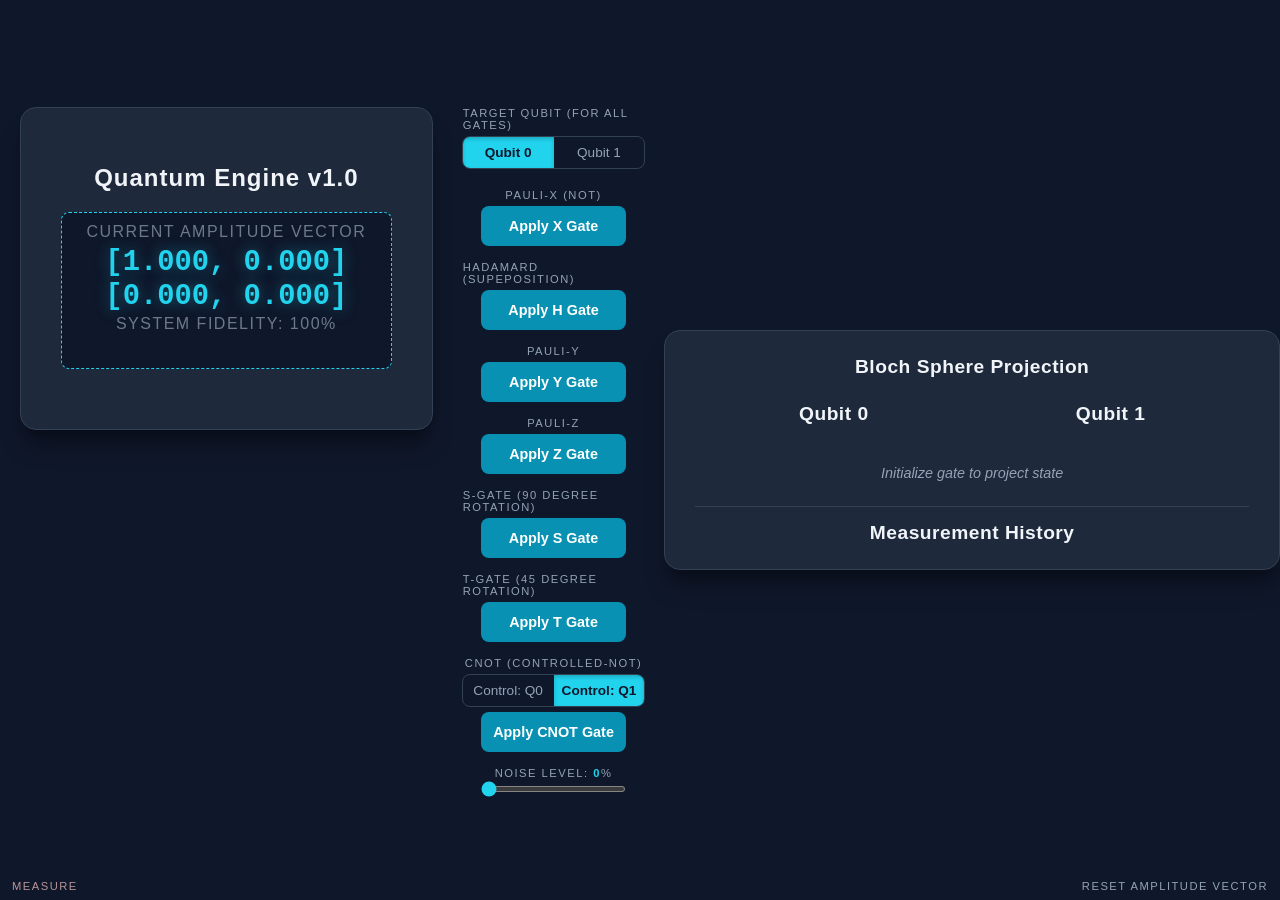
==== frontend/index.html @ dbb5ec1f "refactor: close the unclosed div + add the fidelity html structure" ====
<!doctype html>
<html lang="en">
  <head>
    <meta charset="UTF-8" />
    <meta name="viewport" content="width=device-width, initial-scale=1.0" />
    <title>Quantum Circuit Simulator</title>
    <link rel="stylesheet" href="./style.css" />
  </head>

  <body>
    <div class="main-layout">
      <div class="container">
        <h1>Quantum Engine v1.0</h1>

        <div class="state-box">
          <span class="gate-label">Current Amplitude Vector</span>
          <div id="state-display" class="state-val">
            [1.000, 0.000]<br />[0.000, 0.000]
          </div>
          <div class="analysis-meter">
            <span class="gate-label"
              >System Fidelity: <span id="fidelity-val">100</span>%</span
            >
            <div class="progress-bar-bg">
              <div id="fidelity-bar" style="width: 100%"></div>
            </div>
          </div>
        </div>
        <div>
          <button onclick="applyGate('measure')" class="btn-measure-mini">
            Measure
          </button>
          <button onclick="resetCircuit()" class="btn-reset-mini">
            Reset amplitude vector
          </button>
        </div>
      </div>

      <div class="controls">
        <div class="gate-group">
          <span class="gate-label">Target Qubit (for all gates)</span>
          <div class="segmented-control">
            <input
              type="radio"
              id="target-0"
              name="target-qubit"
              value="0"
              checked
            />
            <label for="target-0">Qubit 0</label>
            <input type="radio" id="target-1" name="target-qubit" value="1" />
            <label for="target-1">Qubit 1</label>
          </div>
        </div>
        <div class="gate-group">
          <span class="gate-label">Pauli-X (Not)</span>
          <button onclick="applyGate('x')">Apply X Gate</button>
        </div>
        <div class="gate-group">
          <span class="gate-label">Hadamard (Supeposition)</span>
          <button onclick="applyGate('h')">Apply H Gate</button>
        </div>
        <div class="gate-group">
          <span class="gate-label">Pauli-Y</span>
          <button onclick="applyGate('y')">Apply Y Gate</button>
        </div>
        <div class="gate-group">
          <span class="gate-label">Pauli-Z</span>
          <button onclick="applyGate('z')">Apply Z Gate</button>
        </div>
        <div class="gate-group">
          <span class="gate-label">S-Gate (90 degree rotation)</span>
          <button onclick="applyGate('s')">Apply S Gate</button>
        </div>
        <div class="gate-group">
          <span class="gate-label">T-Gate (45 degree rotation)</span>
          <button onclick="applyGate('t')">Apply T Gate</button>
        </div>
        <div class="gate-group">
          <span class="gate-label">CNOT (Controlled-NOT)</span>
          <div class="segmented-control">
            <input type="radio" id="control-0" name="control-qubit" value="0" />
            <label for="control-0">Control: Q0</label>
            <input
              type="radio"
              id="control-1"
              name="control-qubit"
              value="1"
              checked
            />
            <label for="control-1">Control: Q1</label>
          </div>
          <button onclick="applyGate('cnot')">Apply CNOT Gate</button>
        </div>
        <div class="gate-group">
          <span class="gate-label"
            >Noise Level: <span id="noise-display">0</span>%</span
          >
          <input
            type="range"
            id="noise-slider"
            min="0"
            max="20"
            value="0"
            step="1"
            style="width: 80%"
          />
        </div>
      </div>
    </div>
    <div class="visualizer-container">
      <span class="gate-label">Bloch Sphere Projection</span>
      <div id="canvas-wrapper">
        <div class="sphere-box">
          <span class="gate-label">Qubit 0</span>
          <img
            id="bloch-sphere-1"
            class="quantum-sphere"
            src=""
            style="display: none"
          />
        </div>
        <div class="sphere-box">
          <span class="gate-label">Qubit 1</span>
          <img
            id="bloch-sphere-0"
            class="quantum-sphere"
            src=""
            style="display: none"
          />
        </div>
        <div id="visual-placeholder">Initialize gate to project state</div>
      </div>
      <div class="history-log">
        <span class="gate-label">Measurement History</span>
        <div id="log-list"></div>
      </div>
    </div>
    <script src="./app.js"></script>
  </body>
</html>
---- frontend/style.css ----
/* General Reset and Background */
body {
  background: #0f172a;
  color: #f8fafc;
  font-family: "Segoe UI", Tahoma, Geneva, Verdana, sans-serif;
  display: flex;
  justify-content: center;
  align-items: center;
  min-height: 100vh;
  margin: 0;
}

.main-layout {
  display: flex;
  flex-direction: row;
  gap: 30px;
  align-items: flex-start;
  max-width: 1200px;
  padding: 20px;
}

/* The Main Container */
.container {
  background: #1e293b;
  border-radius: 16px;
  padding: 40px;
  width: 400px;
  text-align: center;
  box-shadow:
    0 20px 25px -5px rgba(0, 0, 0, 0.3),
    0 10px 10px -5px rgba(0, 0, 0, 0.2);
  border: 1px solid #334155;
}

h1 {
  font-size: 1.5rem;
  margin-bottom: 20px;
  color: #f1f5f9;
  letter-spacing: 1px;
}

.state-box {
  position: relative;
  width: 100%;
  background: #0f172a;
  border: 1px dashed #22d3ee;
  border-radius: 8px;
  padding: 10px 15px 35px 15px;
  margin: 20px auto;
  box-sizing: border-box;
  overflow-wrap: anywhere;
  display: flex;
  flex-direction: column;
  align-items: center;
}

.state-box .gate-label {
  font-size: 1rem;
  opacity: 0.7;
  margin-bottom: 5px;
}

.state-val {
  color: #22d3ee;
  font-family: "Courier New", Courier, monospace;
  font-size: 1.8rem;
  font-weight: bold;
  text-shadow: 0 0 15px rgba(34, 211, 238, 0.4);
  line-height: 1.2;
}

/* Buttons and Labels */
.controls {
  display: flex;
  flex-direction: column;
  gap: 15px;
}

.gate-group {
  display: flex;
  flex-direction: column;
  align-items: center;
}

.gate-label {
  font-size: 0.7rem;
  color: #94a3b8;
  text-transform: uppercase;
  margin-bottom: 5px;
  letter-spacing: 1.5px;
}

button {
  background: #0891b2;
  color: white;
  border: none;
  padding: 12px 0;
  width: 80%;
  border-radius: 8px;
  cursor: pointer;
  font-weight: 600;
  font-size: 0.9rem;
  transition: all 0.2s ease;
}

button:hover {
  background: #0e7490;
  transform: translateY(-2px);
  box-shadow: 0 4px 12px rgba(8, 145, 178, 0.4);
}

button:active {
  transform: translateY(0);
}

.btn-reset-mini {
  position: absolute;
  bottom: 8px;
  right: 12px;

  background: transparent;
  border: none;
  padding: 0;
  width: auto;
  cursor: pointer;

  font-size: 0.7rem;
  color: #94a3b8;
  text-transform: uppercase;
  letter-spacing: 1.5px;
  font-weight: normal;
  transition: color 0.2s ease;
}

.btn-reset-mini:hover {
  color: #22d3ee;
  background: transparent;
  transform: none;
  box-shadow: none;
}

.btn-measure-mini {
  position: absolute;
  bottom: 8px;
  left: 12px;

  background: transparent;
  border: none;
  padding: 0;
  width: auto;
  cursor: pointer;

  font-size: 0.7rem;
  color: #b89496;
  text-transform: uppercase;
  letter-spacing: 1.5px;
  font-weight: normal;
  transition: color 0.2s ease;
}

.btn-measure-mini:hover {
  color: #ee3d22;
  background: transparent;
  transform: none;
  box-shadow: none;
}

/* visualizer container */
.visualizer-container {
  background: #1e293b;
  border-radius: 16px;
  padding: 25px 30px;
  width: 650px;
  text-align: center;
  box-shadow:
    0 20px 25px -5px rgba(0, 0, 0, 0.3),
    0 10px 10px -5px rgba(0, 0, 0, 0.2);
  border: 1px solid #334155;
  display: flex;
  flex-direction: column;
}

.visualizer-container .gate-label {
  font-size: 1.2rem;
  font-weight: bold;
  color: #f1f5f9;
  margin-bottom: 25px;
  text-transform: none;
  letter-spacing: 0.5px;
}

#canvas-wrapper {
  display: flex;
  flex-direction: row;
  align-items: center;
  flex-wrap: wrap;
  min-height: auto;
}

.sphere-box {
  flex: 1;
  margin-bottom: 20px;
  width: 100%;
  min-width: 250px;
}
.quantum-sphere {
  width: 100%;
  max-width: 350px;
  height: auto;
  display: none;
  margin: 0 auto;
}

#bloch-sphere {
  width: 100%;
  max-width: 600px;
  margin: 0 auto;
}

@keyframes collapse-glow {
  0% {
    text-shadow: 0 0 10px #22d3ee;
    transform: scale(1);
  }

  50% {
    text-shadow: 0 0 40px #f87171;
    color: #f87171;
    transform: scale(1.05);
  }

  100% {
    text-shadow: 0 0 15px rgba(34, 211, 238, 0.4);
    transform: scale(1);
  }
}

.measuring {
  animation: collapse-glow 0.5s ease-out;
}

/* History Log (inside visualizer-container) */
.history-log {
  margin-top: 25px;
  border-top: 1px solid #334155;
  padding-top: 15px;
  width: 100%;
}

#visual-placeholder {
  width: 100%;
  text-align: center;
  margin-top: 20px;
  color: #94a3b8;
  font-style: italic;
  font-size: 0.9rem;
  order: 10;
}

#log-list {
  max-height: 215px;
  overflow-y: auto;
  font-family: "Courier New", monospace;
  font-size: 0.8rem;
  color: #94a3b8;
  text-align: left;
  padding-right: 5px;
}

#log-list::-webkit-scrollbar {
  width: 4px;
}

#log-list::-webkit-scrollbar-track {
  background: #1e293b;
}

#log-list::-webkit-scrollbar-thumb {
  background: #334155;
  border-radius: 10px;
}

#log-list::-webkit-scrollbar-thumb:hover {
  background: #22d3ee;
  /* Glows cyan when you interact with it */
}

.log-entry {
  padding: 6px 0;
  border-bottom: 1px solid #334155;
  animation: slideIn 0.3s ease-out;
}

@keyframes slideIn {
  from {
    opacity: 0;
    transform: translateX(-10px);
  }

  to {
    opacity: 1;
    transform: translateX(0);
  }
}

.log-00 {
  color: #22d3ee;
  font-weight: bold;
  text-shadow: 0 0 8px rgba(34, 211, 238, 0.3);
}

.log-01 {
  color: #818cf8;
  font-weight: bold;
}

.log-10 {
  color: #fbbf24;
  font-weight: bold;
}

.log-11 {
  color: #f87171;
  font-weight: bold;
  text-shadow: 0 0 8px rgba(248, 113, 113, 0.3);
}

input[type="range"] {
  accent-color: #22d3ee;
  cursor: pointer;
  background: #0f172a;
  height: 6px;
  border-radius: 5px;
}

#noise-display {
  color: #22d3ee;
  font-weight: bold;
}

/* Segmented Control (Pill Switch) */
.segmented-control {
  display: flex;
  background: #0f172a;
  border-radius: 8px;
  border: 1px solid #334155;
  overflow: hidden;
  width: 100%;
  margin-bottom: 5px;
}

.segmented-control input[type="radio"] {
  display: none;
}

.segmented-control label {
  flex: 1;
  text-align: center;
  padding: 8px 0;
  font-size: 0.85rem;
  color: #94a3b8;
  cursor: pointer;
  transition: all 0.3s ease;
}

.segmented-control input[type="radio"]:checked + label {
  background: #22d3ee;
  color: #0f172a;
  font-weight: 600;
  box-shadow: inset 0 2px 4px rgba(0, 0, 0, 0.2);
}

.segmented-control label:hover:not(:checked) {
  background: #1e293b;
  color: #f1f5f9;
}
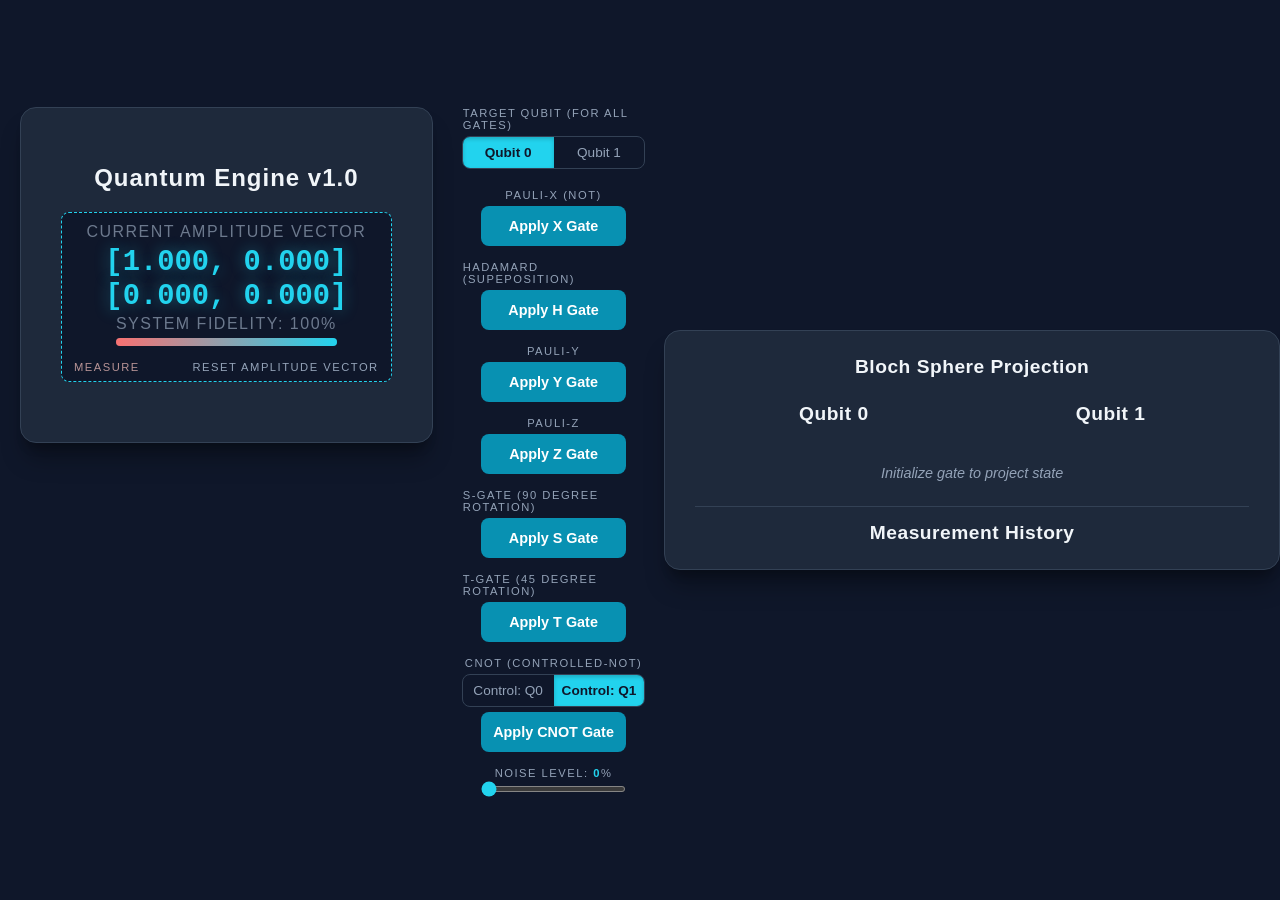
==== commit 9209ff4e: "style: change the position of the measure and reset vector buttons" ====
--- a/frontend/index.html
+++ b/frontend/index.html
@@ -25,14 +25,14 @@
               <div id="fidelity-bar" style="width: 100%"></div>
             </div>
           </div>
-        </div>
-        <div>
-          <button onclick="applyGate('measure')" class="btn-measure-mini">
-            Measure
-          </button>
-          <button onclick="resetCircuit()" class="btn-reset-mini">
-            Reset amplitude vector
-          </button>
+          <div>
+            <button onclick="applyGate('measure')" class="btn-measure-mini">
+              Measure
+            </button>
+            <button onclick="resetCircuit()" class="btn-reset-mini">
+              Reset amplitude vector
+            </button>
+          </div>
         </div>
       </div>
 
--- a/frontend/style.css
+++ b/frontend/style.css
@@ -374,3 +374,18 @@
   background: #1e293b;
   color: #f1f5f9;
 }
+
+.progress-bar-bg {
+  width: 100%;
+  height: 8px;
+  background: #334155;
+  border-radius: 4px;
+  margin-top: 5px;
+}
+
+#fidelity-bar {
+  height: 100%;
+  background: linear-gradient(90deg, #f87171, #22d3ee);
+  border-radius: 4px;
+  transition: width 0.3s ease;
+}
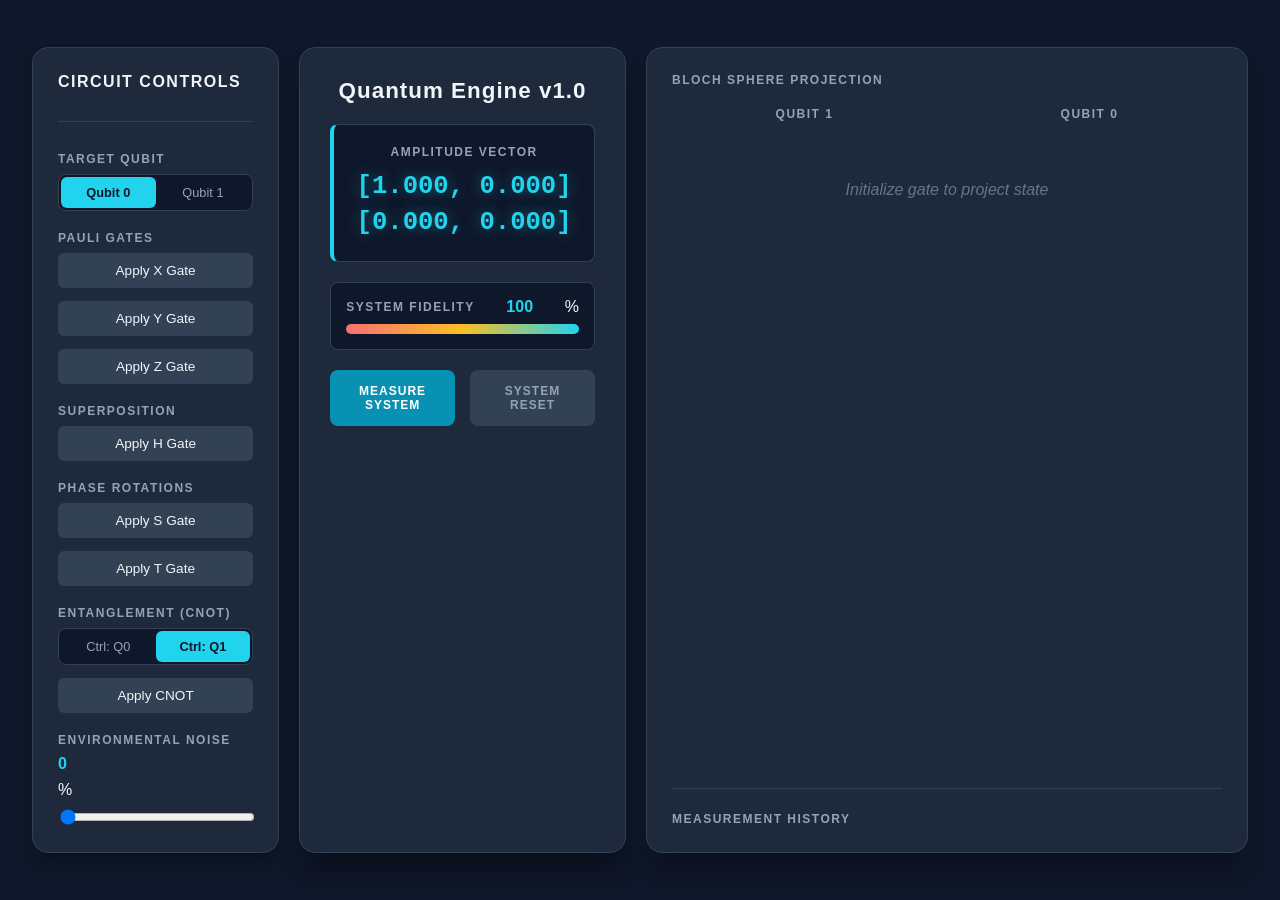
==== commit 92fc122b: "style: reformat the design of the application" ====
--- a/frontend/index.html
+++ b/frontend/index.html
@@ -9,36 +9,21 @@
 
   <body>
     <div class="main-layout">
-      <div class="container">
-        <h1>Quantum Engine v1.0</h1>
+      <aside class="controls">
+        <span class="gate-label" style="font-size: 1rem; color: #f1f5f9"
+          >Circuit Controls</span
+        >
+        <hr
+          style="
+            border: 0;
+            border-top: 1px solid #334155;
+            width: 100%;
+            margin: 10px 0;
+          "
+        />
 
-        <div class="state-box">
-          <span class="gate-label">Current Amplitude Vector</span>
-          <div id="state-display" class="state-val">
-            [1.000, 0.000]<br />[0.000, 0.000]
-          </div>
-          <div class="analysis-meter">
-            <span class="gate-label"
-              >System Fidelity: <span id="fidelity-val">100</span>%</span
-            >
-            <div class="progress-bar-bg">
-              <div id="fidelity-bar" style="width: 100%"></div>
-            </div>
-          </div>
-          <div>
-            <button onclick="applyGate('measure')" class="btn-measure-mini">
-              Measure
-            </button>
-            <button onclick="resetCircuit()" class="btn-reset-mini">
-              Reset amplitude vector
-            </button>
-          </div>
-        </div>
-      </div>
-
-      <div class="controls">
         <div class="gate-group">
-          <span class="gate-label">Target Qubit (for all gates)</span>
+          <span class="gate-label">Target Qubit</span>
           <div class="segmented-control">
             <input
               type="radio"
@@ -52,35 +37,36 @@
             <label for="target-1">Qubit 1</label>
           </div>
         </div>
+
         <div class="gate-group">
-          <span class="gate-label">Pauli-X (Not)</span>
+          <span class="gate-label">Pauli Gates</span>
           <button onclick="applyGate('x')">Apply X Gate</button>
+          <button onclick="applyGate('y')" style="margin-top: 5px">
+            Apply Y Gate
+          </button>
+          <button onclick="applyGate('z')" style="margin-top: 5px">
+            Apply Z Gate
+          </button>
         </div>
+
         <div class="gate-group">
-          <span class="gate-label">Hadamard (Supeposition)</span>
+          <span class="gate-label">Superposition</span>
           <button onclick="applyGate('h')">Apply H Gate</button>
         </div>
+
         <div class="gate-group">
-          <span class="gate-label">Pauli-Y</span>
-          <button onclick="applyGate('y')">Apply Y Gate</button>
+          <span class="gate-label">Phase Rotations</span>
+          <button onclick="applyGate('s')">Apply S Gate</button>
+          <button onclick="applyGate('t')" style="margin-top: 5px">
+            Apply T Gate
+          </button>
         </div>
+
         <div class="gate-group">
-          <span class="gate-label">Pauli-Z</span>
-          <button onclick="applyGate('z')">Apply Z Gate</button>
-        </div>
-        <div class="gate-group">
-          <span class="gate-label">S-Gate (90 degree rotation)</span>
-          <button onclick="applyGate('s')">Apply S Gate</button>
-        </div>
-        <div class="gate-group">
-          <span class="gate-label">T-Gate (45 degree rotation)</span>
-          <button onclick="applyGate('t')">Apply T Gate</button>
-        </div>
-        <div class="gate-group">
-          <span class="gate-label">CNOT (Controlled-NOT)</span>
+          <span class="gate-label">Entanglement (CNOT)</span>
           <div class="segmented-control">
             <input type="radio" id="control-0" name="control-qubit" value="0" />
-            <label for="control-0">Control: Q0</label>
+            <label for="control-0">Ctrl: Q0</label>
             <input
               type="radio"
               id="control-1"
@@ -88,14 +74,18 @@
               value="1"
               checked
             />
-            <label for="control-1">Control: Q1</label>
+            <label for="control-1">Ctrl: Q1</label>
           </div>
-          <button onclick="applyGate('cnot')">Apply CNOT Gate</button>
+          <button onclick="applyGate('cnot')" style="margin-top: 5px">
+            Apply CNOT
+          </button>
         </div>
+
         <div class="gate-group">
-          <span class="gate-label"
-            >Noise Level: <span id="noise-display">0</span>%</span
-          >
+          <span class="gate-label">Environmental Noise</span>
+          <span id="noise-display" style="color: #22d3ee; font-weight: bold"
+            >0</span
+          >%
           <input
             type="range"
             id="noise-slider"
@@ -103,38 +93,73 @@
             max="20"
             value="0"
             step="1"
-            style="width: 80%"
+            style="width: 100%"
           />
         </div>
-      </div>
-    </div>
-    <div class="visualizer-container">
-      <span class="gate-label">Bloch Sphere Projection</span>
-      <div id="canvas-wrapper">
-        <div class="sphere-box">
-          <span class="gate-label">Qubit 0</span>
-          <img
-            id="bloch-sphere-1"
-            class="quantum-sphere"
-            src=""
-            style="display: none"
-          />
+      </aside>
+
+      <main class="container">
+        <h1>Quantum Engine v1.0</h1>
+
+        <div class="state-box">
+          <span class="gate-label">Amplitude Vector</span>
+          <div id="state-display" class="state-val">
+            [1.000, 0.000]<br />[0.000, 0.000]
+          </div>
         </div>
-        <div class="sphere-box">
-          <span class="gate-label">Qubit 1</span>
-          <img
-            id="bloch-sphere-0"
-            class="quantum-sphere"
-            src=""
-            style="display: none"
-          />
+
+        <div class="analysis-meter">
+          <div class="fidelity-header">
+            <span class="gate-label">System Fidelity</span>
+            <span id="fidelity-val" style="color: #22d3ee; font-weight: bold"
+              >100</span
+            >%
+          </div>
+          <div class="progress-bar-bg">
+            <div id="fidelity-bar" style="width: 100%"></div>
+          </div>
         </div>
-        <div id="visual-placeholder">Initialize gate to project state</div>
-      </div>
-      <div class="history-log">
-        <span class="gate-label">Measurement History</span>
-        <div id="log-list"></div>
-      </div>
+
+        <div class="action-grid">
+          <button onclick="applyGate('measure')" class="btn-main measure">
+            Measure System
+          </button>
+          <button onclick="resetCircuit()" class="btn-main reset">
+            System Reset
+          </button>
+        </div>
+      </main>
+
+      <section class="visualizer-container">
+        <span class="gate-label">Bloch Sphere Projection</span>
+
+        <div id="canvas-wrapper">
+          <div class="sphere-box">
+            <span class="gate-label">Qubit 1</span>
+            <img
+              id="bloch-sphere-0"
+              class="quantum-sphere"
+              src=""
+              style="display: none"
+            />
+          </div>
+          <div class="sphere-box">
+            <span class="gate-label">Qubit 0</span>
+            <img
+              id="bloch-sphere-1"
+              class="quantum-sphere"
+              src=""
+              style="display: none"
+            />
+          </div>
+          <div id="visual-placeholder">Initialize gate to project state</div>
+        </div>
+
+        <div class="history-log">
+          <span class="gate-label">Measurement History</span>
+          <div id="log-list"></div>
+        </div>
+      </section>
     </div>
     <script src="./app.js"></script>
   </body>
--- a/frontend/style.css
+++ b/frontend/style.css
@@ -1,4 +1,4 @@
-/* General Reset and Background */
+/* --- 1. General Reset & Base Layout --- */
 body {
   background: #0f172a;
   color: #f8fafc;
@@ -13,340 +13,212 @@
 .main-layout {
   display: flex;
   flex-direction: row;
-  gap: 30px;
-  align-items: flex-start;
-  max-width: 1200px;
+  gap: 20px;
+  align-items: stretch; /* Ensures columns are equal height */
+  max-width: 1400px;
+  width: 95%;
   padding: 20px;
 }
 
-/* The Main Container */
+/* --- 2. Left Column: Controls Sidebar --- */
+.controls {
+  background: #1e293b;
+  border-radius: 16px;
+  padding: 25px;
+  width: 280px;
+  border: 1px solid #334155;
+  display: flex;
+  flex-direction: column;
+  gap: 20px;
+  box-shadow: 0 10px 15px -3px rgba(0, 0, 0, 0.3);
+}
+
+.gate-group {
+  display: flex;
+  flex-direction: column;
+  gap: 8px;
+}
+
+.gate-label {
+  font-size: 0.75rem;
+  color: #94a3b8;
+  text-transform: uppercase;
+  letter-spacing: 1.5px;
+  font-weight: 600;
+}
+
+/* --- 3. Center Column: Quantum Engine --- */
 .container {
   background: #1e293b;
   border-radius: 16px;
-  padding: 40px;
-  width: 400px;
+  padding: 30px;
+  width: 380px;
   text-align: center;
-  box-shadow:
-    0 20px 25px -5px rgba(0, 0, 0, 0.3),
-    0 10px 10px -5px rgba(0, 0, 0, 0.2);
-  border: 1px solid #334155;
+  border: 1px solid #334155;
+  display: flex;
+  flex-direction: column;
+  gap: 20px;
+  box-shadow: 0 20px 25px -5px rgba(0, 0, 0, 0.4);
 }
 
 h1 {
-  font-size: 1.5rem;
-  margin-bottom: 20px;
+  font-size: 1.4rem;
+  margin: 0;
   color: #f1f5f9;
   letter-spacing: 1px;
 }
 
+/* State Display Box */
 .state-box {
-  position: relative;
-  width: 100%;
-  background: #0f172a;
-  border: 1px dashed #22d3ee;
-  border-radius: 8px;
-  padding: 10px 15px 35px 15px;
-  margin: 20px auto;
-  box-sizing: border-box;
-  overflow-wrap: anywhere;
-  display: flex;
-  flex-direction: column;
-  align-items: center;
-}
-
-.state-box .gate-label {
-  font-size: 1rem;
-  opacity: 0.7;
-  margin-bottom: 5px;
+  background: #0f172a;
+  border: 1px solid #334155;
+  border-left: 4px solid #22d3ee;
+  border-radius: 8px;
+  padding: 20px;
+  display: flex;
+  flex-direction: column;
+  align-items: center;
 }
 
 .state-val {
   color: #22d3ee;
-  font-family: "Courier New", Courier, monospace;
-  font-size: 1.8rem;
+  font-family: "Courier New", monospace;
+  font-size: 1.6rem;
   font-weight: bold;
   text-shadow: 0 0 15px rgba(34, 211, 238, 0.4);
-  line-height: 1.2;
-}
-
-/* Buttons and Labels */
-.controls {
-  display: flex;
-  flex-direction: column;
+  line-height: 1.4;
+  margin-top: 10px;
+}
+
+/* Fidelity Meter */
+.analysis-meter {
+  background: #0f172a;
+  padding: 15px;
+  border-radius: 8px;
+  border: 1px solid #334155;
+}
+
+.fidelity-header {
+  display: flex;
+  justify-content: space-between;
+  align-items: center;
+  margin-bottom: 8px;
+}
+
+.progress-bar-bg {
+  width: 100%;
+  height: 10px;
+  background: #334155;
+  border-radius: 5px;
+  overflow: hidden;
+}
+
+#fidelity-bar {
+  height: 100%;
+  background: linear-gradient(90deg, #f87171, #fbbf24, #22d3ee);
+  box-shadow: 0 0 10px rgba(34, 211, 238, 0.5);
+  transition: width 0.4s cubic-bezier(0.175, 0.885, 0.32, 1.275);
+}
+
+/* Action Buttons Grid */
+.action-grid {
+  display: grid;
+  grid-template-columns: 1fr 1fr;
   gap: 15px;
 }
 
-.gate-group {
-  display: flex;
-  flex-direction: column;
-  align-items: center;
-}
-
-.gate-label {
-  font-size: 0.7rem;
-  color: #94a3b8;
+.btn-main {
+  padding: 14px;
+  border-radius: 8px;
+  font-weight: bold;
   text-transform: uppercase;
-  margin-bottom: 5px;
-  letter-spacing: 1.5px;
-}
-
-button {
+  font-size: 0.75rem;
+  letter-spacing: 1px;
+  transition: all 0.2s ease;
+}
+
+.btn-main.measure {
   background: #0891b2;
   color: white;
-  border: none;
-  padding: 12px 0;
-  width: 80%;
-  border-radius: 8px;
-  cursor: pointer;
-  font-weight: 600;
-  font-size: 0.9rem;
-  transition: all 0.2s ease;
-}
-
-button:hover {
-  background: #0e7490;
+}
+.btn-main.reset {
+  background: #334155;
+  color: #94a3b8;
+}
+
+.btn-main:hover {
   transform: translateY(-2px);
-  box-shadow: 0 4px 12px rgba(8, 145, 178, 0.4);
-}
-
-button:active {
-  transform: translateY(0);
-}
-
-.btn-reset-mini {
-  position: absolute;
-  bottom: 8px;
-  right: 12px;
-
-  background: transparent;
-  border: none;
-  padding: 0;
-  width: auto;
-  cursor: pointer;
-
-  font-size: 0.7rem;
-  color: #94a3b8;
-  text-transform: uppercase;
-  letter-spacing: 1.5px;
-  font-weight: normal;
-  transition: color 0.2s ease;
-}
-
-.btn-reset-mini:hover {
-  color: #22d3ee;
-  background: transparent;
-  transform: none;
-  box-shadow: none;
-}
-
-.btn-measure-mini {
-  position: absolute;
-  bottom: 8px;
-  left: 12px;
-
-  background: transparent;
-  border: none;
-  padding: 0;
-  width: auto;
-  cursor: pointer;
-
-  font-size: 0.7rem;
-  color: #b89496;
-  text-transform: uppercase;
-  letter-spacing: 1.5px;
-  font-weight: normal;
-  transition: color 0.2s ease;
-}
-
-.btn-measure-mini:hover {
-  color: #ee3d22;
-  background: transparent;
-  transform: none;
-  box-shadow: none;
-}
-
-/* visualizer container */
+  filter: brightness(1.2);
+}
+
+/* --- 4. Right Column: Visualization --- */
 .visualizer-container {
   background: #1e293b;
   border-radius: 16px;
-  padding: 25px 30px;
-  width: 650px;
-  text-align: center;
-  box-shadow:
-    0 20px 25px -5px rgba(0, 0, 0, 0.3),
-    0 10px 10px -5px rgba(0, 0, 0, 0.2);
-  border: 1px solid #334155;
-  display: flex;
-  flex-direction: column;
-}
-
-.visualizer-container .gate-label {
-  font-size: 1.2rem;
-  font-weight: bold;
-  color: #f1f5f9;
-  margin-bottom: 25px;
-  text-transform: none;
-  letter-spacing: 0.5px;
+  padding: 25px;
+  flex: 1; /* Fills remaining space */
+  min-width: 550px;
+  border: 1px solid #334155;
+  display: flex;
+  flex-direction: column;
+  box-shadow: 0 20px 25px -5px rgba(0, 0, 0, 0.3);
 }
 
 #canvas-wrapper {
   display: flex;
   flex-direction: row;
+  justify-content: center;
   align-items: center;
   flex-wrap: wrap;
-  min-height: auto;
+  gap: 20px;
+  padding: 20px 0;
 }
 
 .sphere-box {
   flex: 1;
-  margin-bottom: 20px;
-  width: 100%;
-  min-width: 250px;
-}
+  display: flex;
+  flex-direction: column;
+  align-items: center;
+  gap: 10px;
+}
+
 .quantum-sphere {
   width: 100%;
-  max-width: 350px;
+  max-width: 320px;
   height: auto;
-  display: none;
-  margin: 0 auto;
-}
-
-#bloch-sphere {
-  width: 100%;
-  max-width: 600px;
-  margin: 0 auto;
-}
-
-@keyframes collapse-glow {
-  0% {
-    text-shadow: 0 0 10px #22d3ee;
-    transform: scale(1);
-  }
-
-  50% {
-    text-shadow: 0 0 40px #f87171;
-    color: #f87171;
-    transform: scale(1.05);
-  }
-
-  100% {
-    text-shadow: 0 0 15px rgba(34, 211, 238, 0.4);
-    transform: scale(1);
-  }
-}
-
-.measuring {
-  animation: collapse-glow 0.5s ease-out;
-}
-
-/* History Log (inside visualizer-container) */
-.history-log {
-  margin-top: 25px;
-  border-top: 1px solid #334155;
-  padding-top: 15px;
-  width: 100%;
+  filter: drop-shadow(0 0 15px rgba(0, 0, 0, 0.5));
 }
 
 #visual-placeholder {
   width: 100%;
   text-align: center;
-  margin-top: 20px;
-  color: #94a3b8;
+  color: #64748b;
   font-style: italic;
-  font-size: 0.9rem;
-  order: 10;
-}
-
-#log-list {
-  max-height: 215px;
-  overflow-y: auto;
-  font-family: "Courier New", monospace;
-  font-size: 0.8rem;
-  color: #94a3b8;
-  text-align: left;
-  padding-right: 5px;
-}
-
-#log-list::-webkit-scrollbar {
-  width: 4px;
-}
-
-#log-list::-webkit-scrollbar-track {
-  background: #1e293b;
-}
-
-#log-list::-webkit-scrollbar-thumb {
-  background: #334155;
-  border-radius: 10px;
-}
-
-#log-list::-webkit-scrollbar-thumb:hover {
-  background: #22d3ee;
-  /* Glows cyan when you interact with it */
-}
-
-.log-entry {
-  padding: 6px 0;
-  border-bottom: 1px solid #334155;
-  animation: slideIn 0.3s ease-out;
-}
-
-@keyframes slideIn {
-  from {
-    opacity: 0;
-    transform: translateX(-10px);
-  }
-
-  to {
-    opacity: 1;
-    transform: translateX(0);
-  }
-}
-
-.log-00 {
-  color: #22d3ee;
-  font-weight: bold;
-  text-shadow: 0 0 8px rgba(34, 211, 238, 0.3);
-}
-
-.log-01 {
-  color: #818cf8;
-  font-weight: bold;
-}
-
-.log-10 {
-  color: #fbbf24;
-  font-weight: bold;
-}
-
-.log-11 {
-  color: #f87171;
-  font-weight: bold;
-  text-shadow: 0 0 8px rgba(248, 113, 113, 0.3);
-}
-
-input[type="range"] {
-  accent-color: #22d3ee;
+  padding: 40px 0;
+}
+
+/* --- 5. Interactive Elements & Components --- */
+button {
+  background: #334155;
+  color: #f1f5f9;
+  border: none;
+  padding: 10px;
+  border-radius: 6px;
   cursor: pointer;
-  background: #0f172a;
-  height: 6px;
-  border-radius: 5px;
-}
-
-#noise-display {
-  color: #22d3ee;
-  font-weight: bold;
-}
-
-/* Segmented Control (Pill Switch) */
+  font-size: 0.85rem;
+  transition: all 0.2s ease;
+}
+
+button:hover {
+  background: #475569;
+}
+
 .segmented-control {
   display: flex;
   background: #0f172a;
   border-radius: 8px;
   border: 1px solid #334155;
-  overflow: hidden;
-  width: 100%;
-  margin-bottom: 5px;
+  padding: 2px;
 }
 
 .segmented-control input[type="radio"] {
@@ -357,35 +229,55 @@
   flex: 1;
   text-align: center;
   padding: 8px 0;
-  font-size: 0.85rem;
+  font-size: 0.8rem;
   color: #94a3b8;
   cursor: pointer;
-  transition: all 0.3s ease;
+  border-radius: 6px;
 }
 
 .segmented-control input[type="radio"]:checked + label {
   background: #22d3ee;
   color: #0f172a;
-  font-weight: 600;
-  box-shadow: inset 0 2px 4px rgba(0, 0, 0, 0.2);
-}
-
-.segmented-control label:hover:not(:checked) {
-  background: #1e293b;
-  color: #f1f5f9;
-}
-
-.progress-bar-bg {
-  width: 100%;
-  height: 8px;
-  background: #334155;
-  border-radius: 4px;
-  margin-top: 5px;
-}
-
-#fidelity-bar {
-  height: 100%;
-  background: linear-gradient(90deg, #f87171, #22d3ee);
-  border-radius: 4px;
-  transition: width 0.3s ease;
-}
+  font-weight: bold;
+}
+
+/* --- 6. History Log --- */
+.history-log {
+  margin-top: auto; /* Pushes to bottom */
+  border-top: 1px solid #334155;
+  padding-top: 20px;
+}
+
+#log-list {
+  max-height: 150px;
+  overflow-y: auto;
+  font-family: "Courier New", monospace;
+  font-size: 0.85rem;
+}
+
+.log-entry {
+  padding: 8px 0;
+  border-bottom: 1px solid #1e293b;
+  color: #94a3b8;
+}
+
+.log-00 {
+  color: #22d3ee;
+  font-weight: bold;
+}
+.log-11 {
+  color: #f87171;
+  font-weight: bold;
+}
+
+/* Custom Scrollbar */
+::-webkit-scrollbar {
+  width: 6px;
+}
+::-webkit-scrollbar-track {
+  background: transparent;
+}
+::-webkit-scrollbar-thumb {
+  background: #334155;
+  border-radius: 10px;
+}
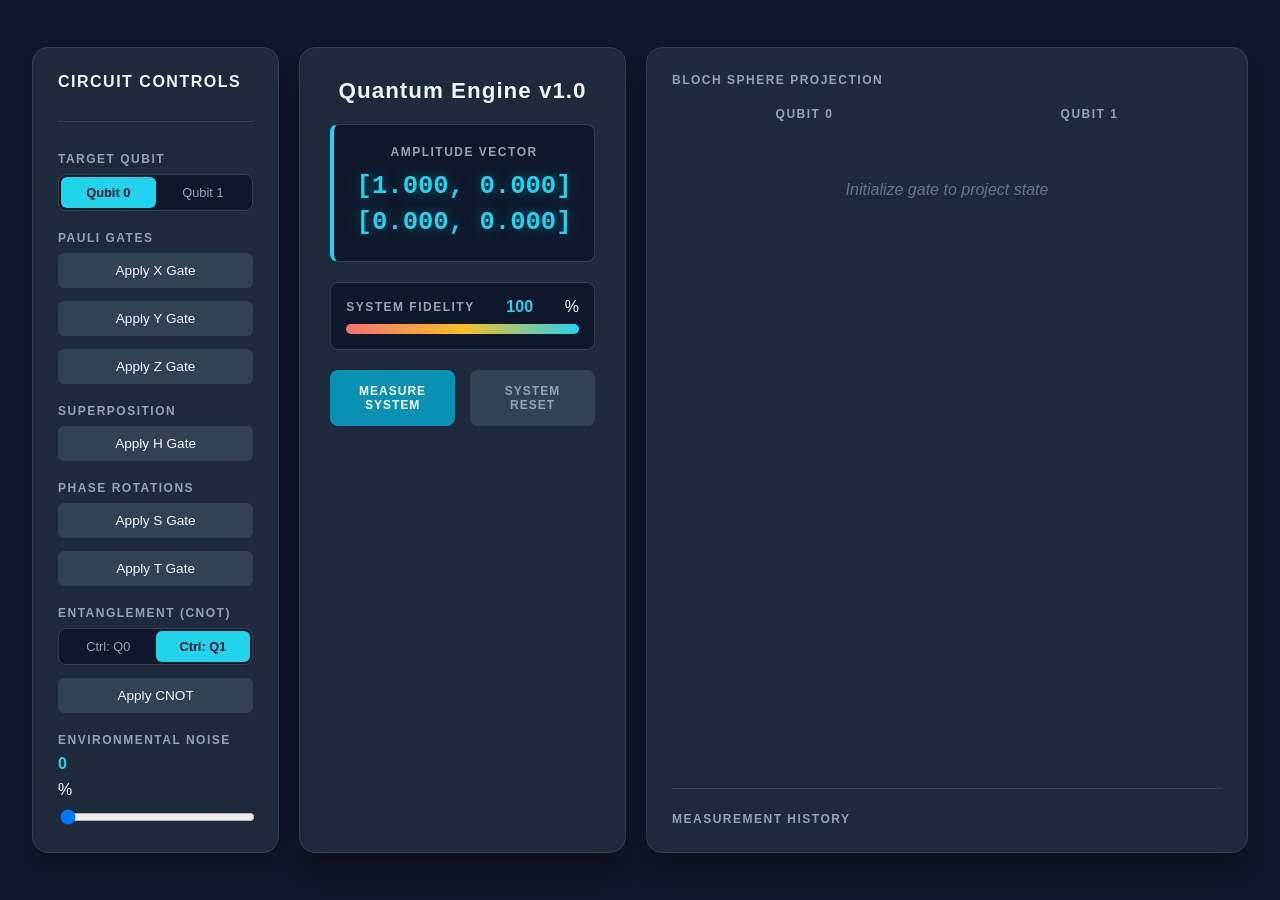
==== commit 7fa6b419: "style: change which qubit gets visualized first" ====
--- a/frontend/index.html
+++ b/frontend/index.html
@@ -135,18 +135,18 @@
 
         <div id="canvas-wrapper">
           <div class="sphere-box">
-            <span class="gate-label">Qubit 1</span>
+            <span class="gate-label">Qubit 0</span>
             <img
-              id="bloch-sphere-0"
+              id="bloch-sphere-1"
               class="quantum-sphere"
               src=""
               style="display: none"
             />
           </div>
           <div class="sphere-box">
-            <span class="gate-label">Qubit 0</span>
+            <span class="gate-label">Qubit 1</span>
             <img
-              id="bloch-sphere-1"
+              id="bloch-sphere-0"
               class="quantum-sphere"
               src=""
               style="display: none"
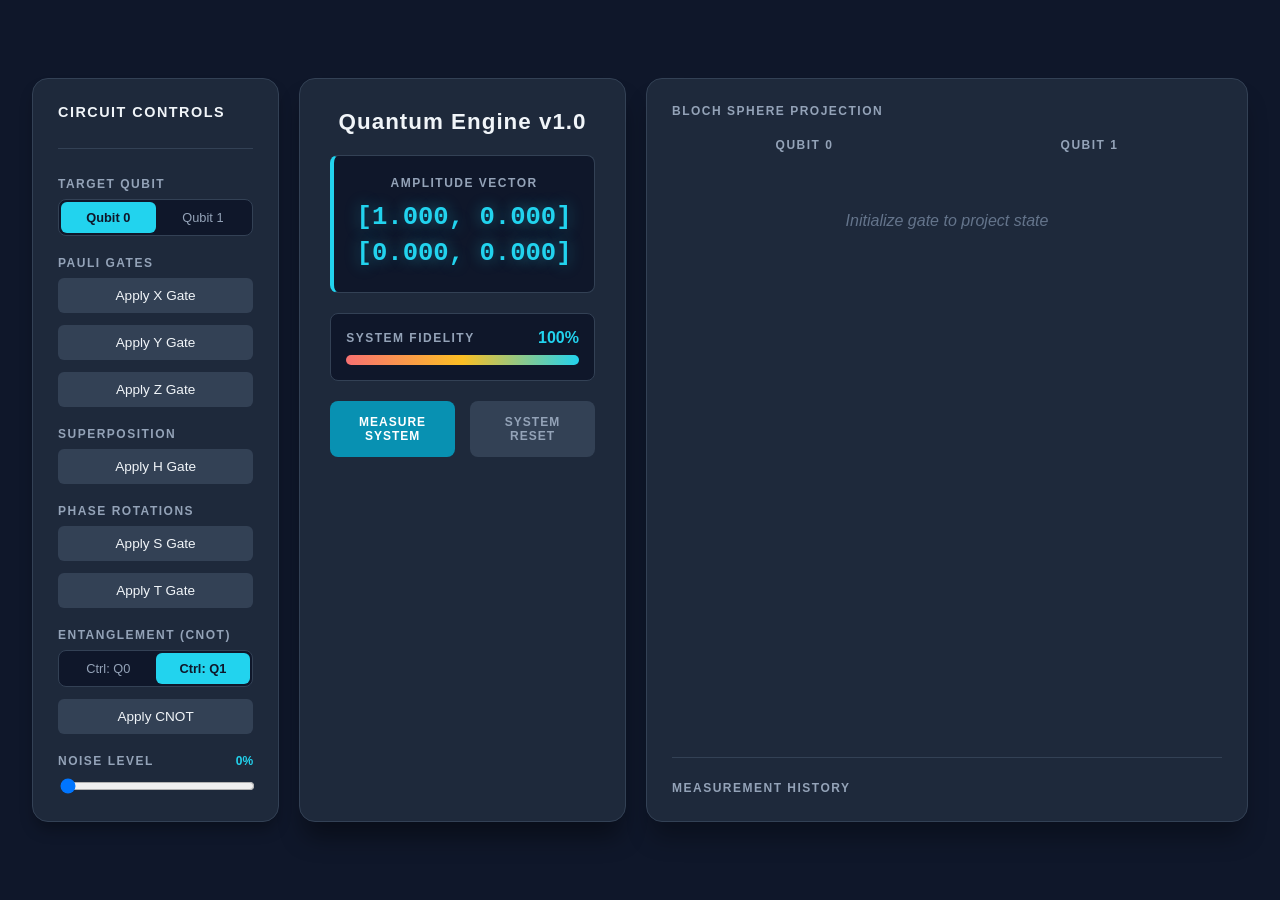
==== commit fccb28f1: "styles: the dimensions of the structures" ====
--- a/frontend/index.html
+++ b/frontend/index.html
@@ -10,7 +10,7 @@
   <body>
     <div class="main-layout">
       <aside class="controls">
-        <span class="gate-label" style="font-size: 1rem; color: #f1f5f9"
+        <span class="gate-label" style="font-size: 0.9rem; color: #f1f5f9"
           >Circuit Controls</span
         >
         <hr
@@ -18,7 +18,7 @@
             border: 0;
             border-top: 1px solid #334155;
             width: 100%;
-            margin: 10px 0;
+            margin: 8px 0;
           "
         />
 
@@ -41,10 +41,10 @@
         <div class="gate-group">
           <span class="gate-label">Pauli Gates</span>
           <button onclick="applyGate('x')">Apply X Gate</button>
-          <button onclick="applyGate('y')" style="margin-top: 5px">
+          <button onclick="applyGate('y')" style="margin-top: 4px">
             Apply Y Gate
           </button>
-          <button onclick="applyGate('z')" style="margin-top: 5px">
+          <button onclick="applyGate('z')" style="margin-top: 4px">
             Apply Z Gate
           </button>
         </div>
@@ -57,7 +57,7 @@
         <div class="gate-group">
           <span class="gate-label">Phase Rotations</span>
           <button onclick="applyGate('s')">Apply S Gate</button>
-          <button onclick="applyGate('t')" style="margin-top: 5px">
+          <button onclick="applyGate('t')" style="margin-top: 4px">
             Apply T Gate
           </button>
         </div>
@@ -76,16 +76,24 @@
             />
             <label for="control-1">Ctrl: Q1</label>
           </div>
-          <button onclick="applyGate('cnot')" style="margin-top: 5px">
+          <button onclick="applyGate('cnot')" style="margin-top: 4px">
             Apply CNOT
           </button>
         </div>
 
         <div class="gate-group">
-          <span class="gate-label">Environmental Noise</span>
-          <span id="noise-display" style="color: #22d3ee; font-weight: bold"
-            >0</span
-          >%
+          <div
+            style="
+              display: flex;
+              justify-content: space-between;
+              align-items: center;
+            "
+          >
+            <span class="gate-label" style="margin-bottom: 0">Noise Level</span>
+            <span style="font-size: 0.75rem; color: #22d3ee; font-weight: bold"
+              ><span id="noise-display">0</span>%</span
+            >
+          </div>
           <input
             type="range"
             id="noise-slider"
@@ -111,9 +119,9 @@
         <div class="analysis-meter">
           <div class="fidelity-header">
             <span class="gate-label">System Fidelity</span>
-            <span id="fidelity-val" style="color: #22d3ee; font-weight: bold"
-              >100</span
-            >%
+            <span style="color: #22d3ee; font-weight: bold"
+              ><span id="fidelity-val">100</span>%</span
+            >
           </div>
           <div class="progress-bar-bg">
             <div id="fidelity-bar" style="width: 100%"></div>
@@ -132,7 +140,6 @@
 
       <section class="visualizer-container">
         <span class="gate-label">Bloch Sphere Projection</span>
-
         <div id="canvas-wrapper">
           <div class="sphere-box">
             <span class="gate-label">Qubit 0</span>
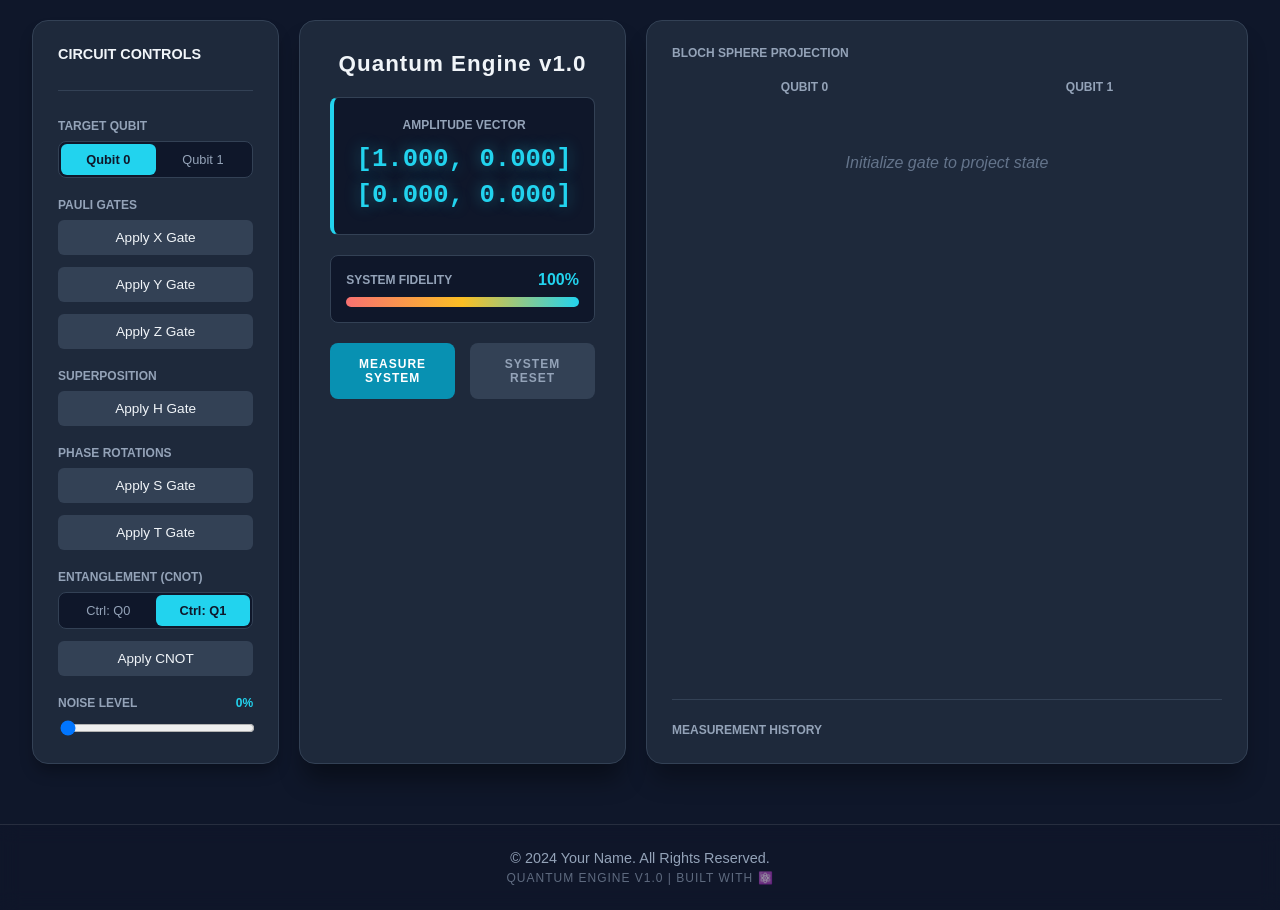
==== commit 221251ea: "style: add watermark" ====
--- a/frontend/index.html
+++ b/frontend/index.html
@@ -5,6 +5,11 @@
     <meta name="viewport" content="width=device-width, initial-scale=1.0" />
     <title>Quantum Circuit Simulator</title>
     <link rel="stylesheet" href="./style.css" />
+    <link
+      rel="icon"
+      type="image/png"
+      href="../assets/quantum_circuit_logo.ico"
+    />
   </head>
 
   <body>
@@ -168,6 +173,13 @@
         </div>
       </section>
     </div>
+
+    <footer class="app-footer">
+      <div class="footer-content">
+        <p>&copy; 2024 Your Name. All Rights Reserved.</p>
+        <p class="watermark">Quantum Engine v1.0 | Built with ⚛️</p>
+      </div>
+    </footer>
     <script src="./app.js"></script>
   </body>
 </html>
--- a/frontend/style.css
+++ b/frontend/style.css
@@ -5,8 +5,9 @@
   font-family: "Segoe UI", Tahoma, Geneva, Verdana, sans-serif;
   display: flex;
   justify-content: center;
-  align-items: center;
   min-height: 100vh;
+  align-items: center;
+  flex-direction: column;
   margin: 0;
 }
 
@@ -14,10 +15,18 @@
   display: flex;
   flex-direction: row;
   gap: 20px;
-  align-items: stretch; /* Ensures columns are equal height */
+  align-items: stretch;
   max-width: 1400px;
   width: 95%;
   padding: 20px;
+}
+
+.page-container {
+  display: flex;
+  flex-direction: column;
+  align-items: center;
+  width: 100%;
+  flex: 1;
 }
 
 /* --- 2. Left Column: Controls Sidebar --- */
@@ -43,7 +52,7 @@
   font-size: 0.75rem;
   color: #94a3b8;
   text-transform: uppercase;
-  letter-spacing: 1.5px;
+  letter-scing: 1.5px;
   font-weight: 600;
 }
 
@@ -156,7 +165,7 @@
   background: #1e293b;
   border-radius: 16px;
   padding: 25px;
-  flex: 1; /* Fills remaining space */
+  flex: 1;
   min-width: 550px;
   border: 1px solid #334155;
   display: flex;
@@ -243,7 +252,7 @@
 
 /* --- 6. History Log --- */
 .history-log {
-  margin-top: auto; /* Pushes to bottom */
+  margin-top: auto;
   border-top: 1px solid #334155;
   padding-top: 20px;
 }
@@ -270,6 +279,18 @@
   font-weight: bold;
 }
 
+.log-01 {
+  color: #818cf8; /* Indigo - soft and distinct */
+  font-weight: bold;
+  text-shadow: 0 0 8px rgba(129, 140, 248, 0.3);
+}
+
+.log-10 {
+  color: #fbbf24; /* Amber - warm and visible */
+  font-weight: bold;
+  text-shadow: 0 0 8px rgba(251, 191, 36, 0.3);
+}
+
 /* Custom Scrollbar */
 ::-webkit-scrollbar {
   width: 6px;
@@ -281,3 +302,100 @@
   background: #334155;
   border-radius: 10px;
 }
+
+/* Footer Styling */
+.app-footer {
+  margin-top: 40px;
+  padding: 20px 0;
+  width: 100%;
+  text-align: center;
+  border-top: 1px solid rgba(255, 255, 255, 0.1);
+  background: rgba(15, 23, 42, 0.6); /* Matches your dark theme */
+  backdrop-filter: blur(10px);
+  color: #94a3b8; /* Subtle slate color */
+  font-size: 0.9rem;
+}
+
+.footer-content p {
+  margin: 5px 0;
+}
+
+.watermark {
+  font-weight: 300;
+  letter-spacing: 1px;
+  text-transform: uppercase;
+  font-size: 0.75rem;
+  opacity: 0.6;
+}
+
+/* --- 7. Responsive Mobile Layout --- */
+@media (max-width: 1024px) {
+  body {
+    align-items: flex-start;
+    overflow-y: auto;
+    height: auto;
+  }
+
+  .main-layout {
+    flex-direction: column;
+    align-items: center;
+    width: 100%;
+    padding: 10px;
+    gap: 15px;
+    height: auto;
+  }
+  .controls,
+  .container,
+  .visualizer-container {
+    width: 100%;
+    max-width: 500px;
+    min-width: 0;
+    box-sizing: border-box;
+  }
+
+  .visualizer-container {
+    flex: none;
+    order: 3;
+  }
+
+  #canvas-wrapper {
+    flex-direction: column;
+  }
+
+  .quantum-sphere {
+    max-width: 200px;
+  }
+
+  .container {
+    order: 2;
+    padding: 20px;
+  }
+
+  .controls {
+    order: 1;
+    padding: 15px;
+  }
+
+  h1 {
+    font-size: 1.2rem;
+  }
+
+  .state-val {
+    font-size: 1.4rem;
+  }
+}
+
+@media (max-width: 480px) {
+  .action-grid {
+    grid-template-columns: 1fr;
+  }
+
+  .main-layout {
+    width: 100%;
+    padding: 5px;
+  }
+
+  .gate-group button {
+    padding: 15px;
+  }
+}
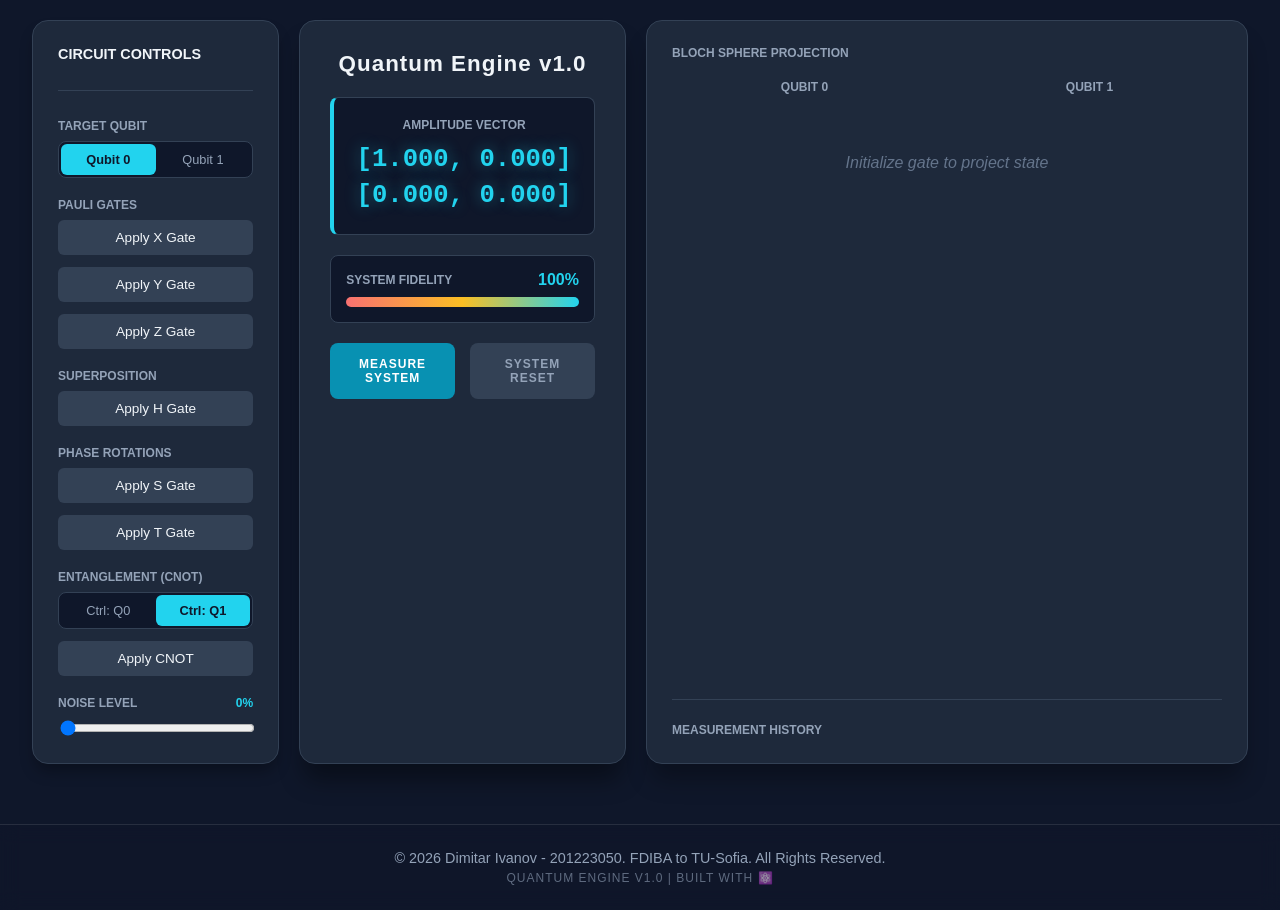
==== commit abce52f8: "refactor: change the watermark a bit" ====
--- a/frontend/index.html
+++ b/frontend/index.html
@@ -13,173 +13,186 @@
   </head>
 
   <body>
-    <div class="main-layout">
-      <aside class="controls">
-        <span class="gate-label" style="font-size: 0.9rem; color: #f1f5f9"
-          >Circuit Controls</span
-        >
-        <hr
-          style="
-            border: 0;
-            border-top: 1px solid #334155;
-            width: 100%;
-            margin: 8px 0;
-          "
-        />
+    <div class="page-container">
+      <div class="main-layout">
+        <aside class="controls">
+          <span class="gate-label" style="font-size: 0.9rem; color: #f1f5f9"
+            >Circuit Controls</span
+          >
+          <hr
+            style="
+              border: 0;
+              border-top: 1px solid #334155;
+              width: 100%;
+              margin: 8px 0;
+            "
+          />
 
-        <div class="gate-group">
-          <span class="gate-label">Target Qubit</span>
-          <div class="segmented-control">
+          <div class="gate-group">
+            <span class="gate-label">Target Qubit</span>
+            <div class="segmented-control">
+              <input
+                type="radio"
+                id="target-0"
+                name="target-qubit"
+                value="0"
+                checked
+              />
+              <label for="target-0">Qubit 0</label>
+              <input type="radio" id="target-1" name="target-qubit" value="1" />
+              <label for="target-1">Qubit 1</label>
+            </div>
+          </div>
+
+          <div class="gate-group">
+            <span class="gate-label">Pauli Gates</span>
+            <button onclick="applyGate('x')">Apply X Gate</button>
+            <button onclick="applyGate('y')" style="margin-top: 4px">
+              Apply Y Gate
+            </button>
+            <button onclick="applyGate('z')" style="margin-top: 4px">
+              Apply Z Gate
+            </button>
+          </div>
+
+          <div class="gate-group">
+            <span class="gate-label">Superposition</span>
+            <button onclick="applyGate('h')">Apply H Gate</button>
+          </div>
+
+          <div class="gate-group">
+            <span class="gate-label">Phase Rotations</span>
+            <button onclick="applyGate('s')">Apply S Gate</button>
+            <button onclick="applyGate('t')" style="margin-top: 4px">
+              Apply T Gate
+            </button>
+          </div>
+
+          <div class="gate-group">
+            <span class="gate-label">Entanglement (CNOT)</span>
+            <div class="segmented-control">
+              <input
+                type="radio"
+                id="control-0"
+                name="control-qubit"
+                value="0"
+              />
+              <label for="control-0">Ctrl: Q0</label>
+              <input
+                type="radio"
+                id="control-1"
+                name="control-qubit"
+                value="1"
+                checked
+              />
+              <label for="control-1">Ctrl: Q1</label>
+            </div>
+            <button onclick="applyGate('cnot')" style="margin-top: 4px">
+              Apply CNOT
+            </button>
+          </div>
+
+          <div class="gate-group">
+            <div
+              style="
+                display: flex;
+                justify-content: space-between;
+                align-items: center;
+              "
+            >
+              <span class="gate-label" style="margin-bottom: 0"
+                >Noise Level</span
+              >
+              <span
+                style="font-size: 0.75rem; color: #22d3ee; font-weight: bold"
+                ><span id="noise-display">0</span>%</span
+              >
+            </div>
             <input
-              type="radio"
-              id="target-0"
-              name="target-qubit"
+              type="range"
+              id="noise-slider"
+              min="0"
+              max="20"
               value="0"
-              checked
-            />
-            <label for="target-0">Qubit 0</label>
-            <input type="radio" id="target-1" name="target-qubit" value="1" />
-            <label for="target-1">Qubit 1</label>
-          </div>
-        </div>
-
-        <div class="gate-group">
-          <span class="gate-label">Pauli Gates</span>
-          <button onclick="applyGate('x')">Apply X Gate</button>
-          <button onclick="applyGate('y')" style="margin-top: 4px">
-            Apply Y Gate
-          </button>
-          <button onclick="applyGate('z')" style="margin-top: 4px">
-            Apply Z Gate
-          </button>
-        </div>
-
-        <div class="gate-group">
-          <span class="gate-label">Superposition</span>
-          <button onclick="applyGate('h')">Apply H Gate</button>
-        </div>
-
-        <div class="gate-group">
-          <span class="gate-label">Phase Rotations</span>
-          <button onclick="applyGate('s')">Apply S Gate</button>
-          <button onclick="applyGate('t')" style="margin-top: 4px">
-            Apply T Gate
-          </button>
-        </div>
-
-        <div class="gate-group">
-          <span class="gate-label">Entanglement (CNOT)</span>
-          <div class="segmented-control">
-            <input type="radio" id="control-0" name="control-qubit" value="0" />
-            <label for="control-0">Ctrl: Q0</label>
-            <input
-              type="radio"
-              id="control-1"
-              name="control-qubit"
-              value="1"
-              checked
-            />
-            <label for="control-1">Ctrl: Q1</label>
-          </div>
-          <button onclick="applyGate('cnot')" style="margin-top: 4px">
-            Apply CNOT
-          </button>
-        </div>
-
-        <div class="gate-group">
-          <div
-            style="
-              display: flex;
-              justify-content: space-between;
-              align-items: center;
-            "
-          >
-            <span class="gate-label" style="margin-bottom: 0">Noise Level</span>
-            <span style="font-size: 0.75rem; color: #22d3ee; font-weight: bold"
-              ><span id="noise-display">0</span>%</span
-            >
-          </div>
-          <input
-            type="range"
-            id="noise-slider"
-            min="0"
-            max="20"
-            value="0"
-            step="1"
-            style="width: 100%"
-          />
-        </div>
-      </aside>
-
-      <main class="container">
-        <h1>Quantum Engine v1.0</h1>
-
-        <div class="state-box">
-          <span class="gate-label">Amplitude Vector</span>
-          <div id="state-display" class="state-val">
-            [1.000, 0.000]<br />[0.000, 0.000]
-          </div>
-        </div>
-
-        <div class="analysis-meter">
-          <div class="fidelity-header">
-            <span class="gate-label">System Fidelity</span>
-            <span style="color: #22d3ee; font-weight: bold"
-              ><span id="fidelity-val">100</span>%</span
-            >
-          </div>
-          <div class="progress-bar-bg">
-            <div id="fidelity-bar" style="width: 100%"></div>
-          </div>
-        </div>
-
-        <div class="action-grid">
-          <button onclick="applyGate('measure')" class="btn-main measure">
-            Measure System
-          </button>
-          <button onclick="resetCircuit()" class="btn-main reset">
-            System Reset
-          </button>
-        </div>
-      </main>
-
-      <section class="visualizer-container">
-        <span class="gate-label">Bloch Sphere Projection</span>
-        <div id="canvas-wrapper">
-          <div class="sphere-box">
-            <span class="gate-label">Qubit 0</span>
-            <img
-              id="bloch-sphere-1"
-              class="quantum-sphere"
-              src=""
-              style="display: none"
+              step="1"
+              style="width: 100%"
             />
           </div>
-          <div class="sphere-box">
-            <span class="gate-label">Qubit 1</span>
-            <img
-              id="bloch-sphere-0"
-              class="quantum-sphere"
-              src=""
-              style="display: none"
-            />
+        </aside>
+
+        <main class="container">
+          <h1>Quantum Engine v1.0</h1>
+
+          <div class="state-box">
+            <span class="gate-label">Amplitude Vector</span>
+            <div id="state-display" class="state-val">
+              [1.000, 0.000]<br />[0.000, 0.000]
+            </div>
           </div>
-          <div id="visual-placeholder">Initialize gate to project state</div>
+
+          <div class="analysis-meter">
+            <div class="fidelity-header">
+              <span class="gate-label">System Fidelity</span>
+              <span style="color: #22d3ee; font-weight: bold"
+                ><span id="fidelity-val">100</span>%</span
+              >
+            </div>
+            <div class="progress-bar-bg">
+              <div id="fidelity-bar" style="width: 100%"></div>
+            </div>
+          </div>
+
+          <div class="action-grid">
+            <button onclick="applyGate('measure')" class="btn-main measure">
+              Measure System
+            </button>
+            <button onclick="resetCircuit()" class="btn-main reset">
+              System Reset
+            </button>
+          </div>
+        </main>
+
+        <section class="visualizer-container">
+          <span class="gate-label">Bloch Sphere Projection</span>
+          <div id="canvas-wrapper">
+            <div class="sphere-box">
+              <span class="gate-label">Qubit 0</span>
+              <img
+                id="bloch-sphere-1"
+                class="quantum-sphere"
+                src=""
+                style="display: none"
+              />
+            </div>
+            <div class="sphere-box">
+              <span class="gate-label">Qubit 1</span>
+              <img
+                id="bloch-sphere-0"
+                class="quantum-sphere"
+                src=""
+                style="display: none"
+              />
+            </div>
+            <div id="visual-placeholder">Initialize gate to project state</div>
+          </div>
+
+          <div class="history-log">
+            <span class="gate-label">Measurement History</span>
+            <div id="log-list"></div>
+          </div>
+        </section>
+      </div>
+
+      <footer class="app-footer">
+        <div class="footer-content">
+          <p>
+            &copy; 2026 Dimitar Ivanov - 201223050. FDIBA to TU-Sofia. All
+            Rights Reserved.
+          </p>
+          <p class="watermark">Quantum Engine v1.0 | Built with ⚛️</p>
         </div>
-
-        <div class="history-log">
-          <span class="gate-label">Measurement History</span>
-          <div id="log-list"></div>
-        </div>
-      </section>
+      </footer>
     </div>
-
-    <footer class="app-footer">
-      <div class="footer-content">
-        <p>&copy; 2024 Your Name. All Rights Reserved.</p>
-        <p class="watermark">Quantum Engine v1.0 | Built with ⚛️</p>
-      </div>
-    </footer>
     <script src="./app.js"></script>
   </body>
 </html>
